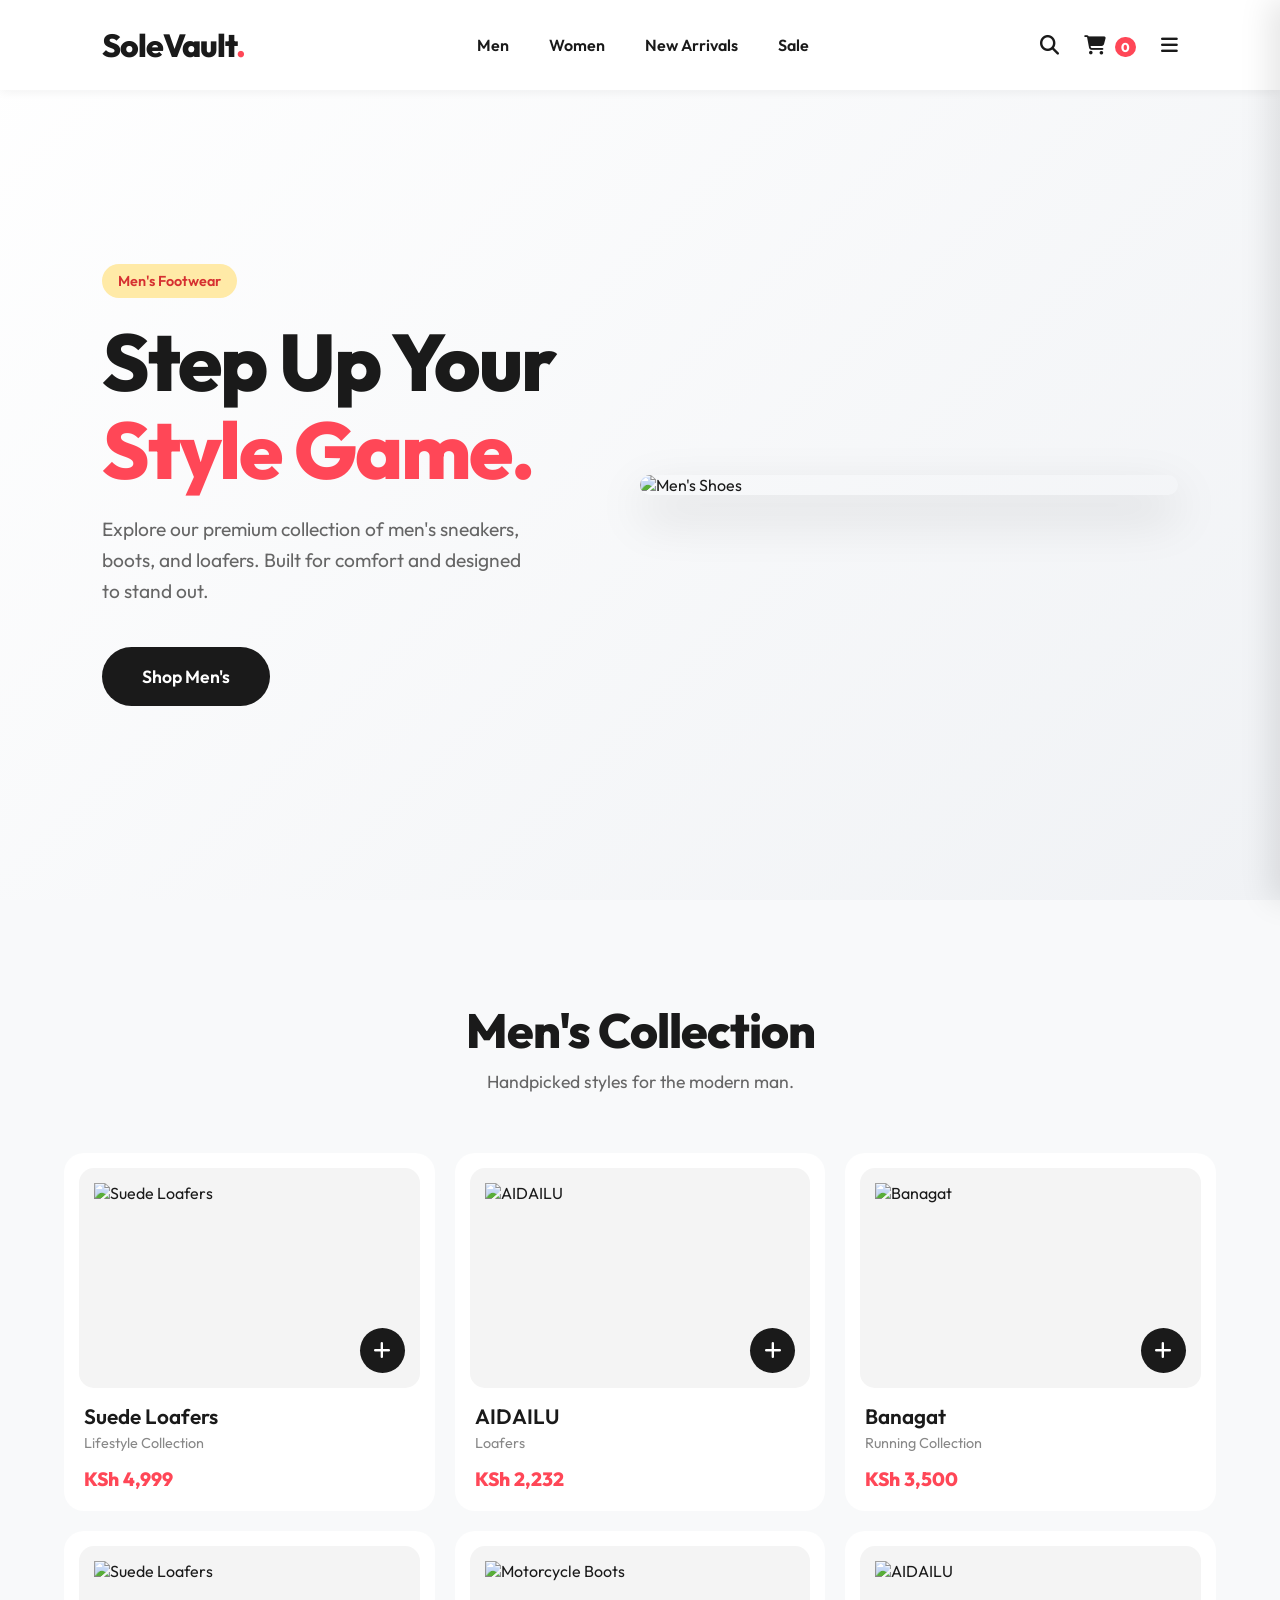
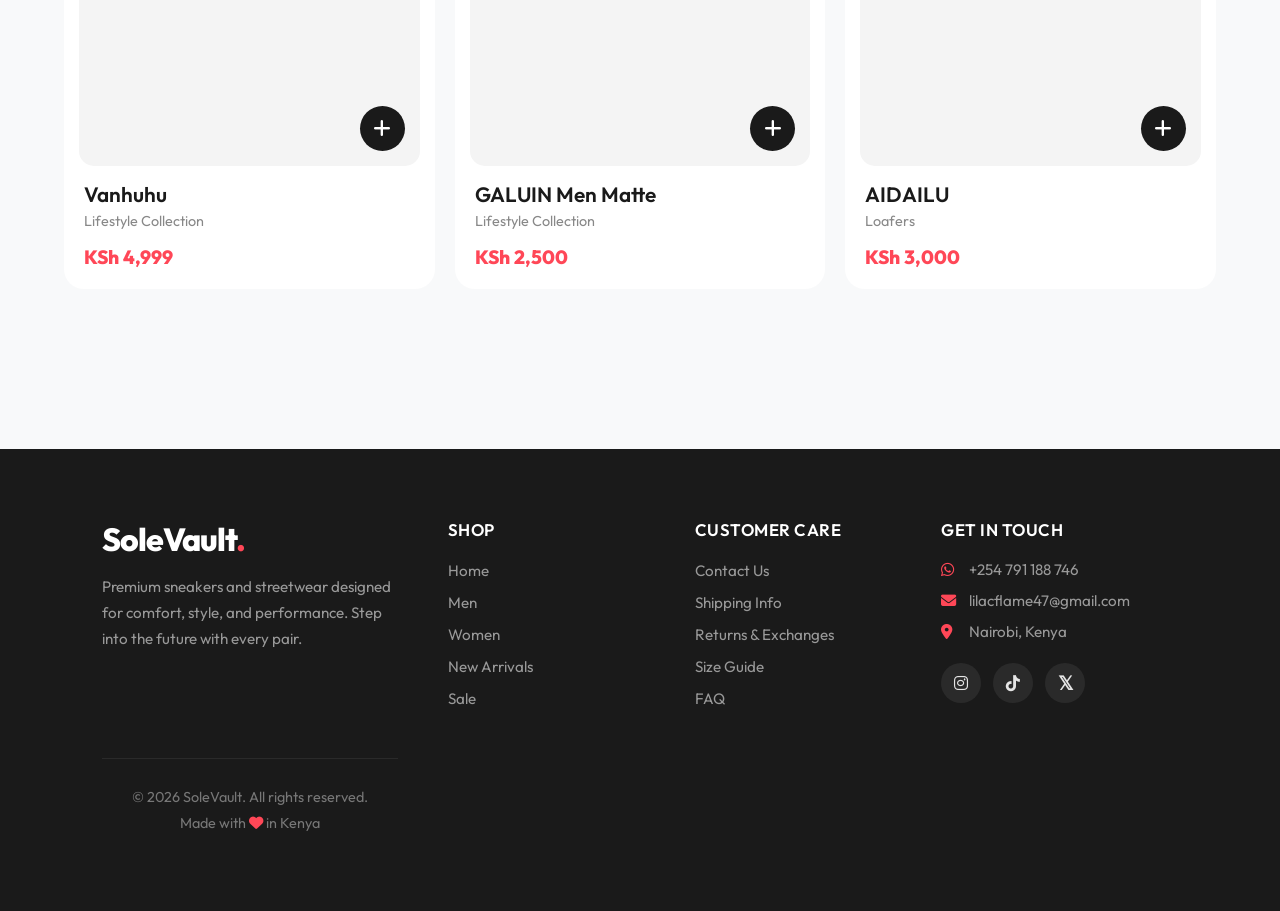
==== men.html @ d218647d "first commit" ====
<!DOCTYPE html>
<html lang="en">
<head>
    <meta charset="UTF-8">
    <meta name="viewport" content="width=device-width, initial-scale=1.0">
    <title>Men's Collection | SoleVault</title>
    
    <link rel="preconnect" href="https://fonts.googleapis.com">
    <link rel="preconnect" href="https://fonts.gstatic.com" crossorigin>
    <link href="https://fonts.googleapis.com/css2?family=Outfit:wght@300;400;600;800&display=swap" rel="stylesheet">
    <link rel="stylesheet" href="https://cdnjs.cloudflare.com/ajax/libs/font-awesome/6.4.0/css/all.min.css">
    <link rel="stylesheet" href="style.css">
</head>
<body>

    <!-- Navigation -->
        <nav>
        <a href="index.html" class="logo" style="text-decoration: none; color: inherit;">SoleVault<span>.</span></a>
        
        <ul class="nav-links" id="navLinks">
            <li><a href="men.html">Men</a></li>
            <li><a href="women.html">Women</a></li>
            <li><a href="new.html">New Arrivals</a></li>
            <li><a href="sale.html">Sale</a></li>
        </ul>

        <div class="nav-icons">
            <a href="javascript:void(0)" onclick="toggleSearch(event)"><i class="fa-solid fa-magnifying-glass"></i></a>
            <a href="javascript:void(0)" onclick="toggleCart(event)"><i class="fa-solid fa-cart-shopping"></i> <span id="cart-count">0</span></a>
            <!-- Hamburger Menu Icon (Only shows on mobile) -->
            <a href="javascript:void(0)" class="menu-toggle" onclick="toggleMenu()"><i class="fa-solid fa-bars"></i></a>
        </div>
    </nav>

    <!-- Hero Section -->
    <header class="hero">
        <div class="hero-text">
            <span class="badge">Men's Footwear</span>
            <h1>Step Up Your <br><span class="highlight">Style Game.</span></h1>
            <p>Explore our premium collection of men's sneakers, boots, and loafers. Built for comfort and designed to stand out.</p>
            <a href="#shop" class="btn">Shop Men's</a>
        </div>
        <div class="hero-image">
            <!-- Changed the hero image to a men's shoe -->
            <img src="https://ke.jumia.is/unsafe/fit-in/680x680/filters:fill(white)/product/59/809765/1.jpg?5436" alt="Men's Shoes">
        </div>
    </header>

    <!-- Product Grid -->
    <section id="shop" class="products-section">
        <div class="section-header">
            <h2>Men's Collection</h2>
            <p>Handpicked styles for the modern man.</p>
        </div>

        <div class="product-grid">
            
            <!-- Shoe 1 -->
            <div class="product-card">
                <div class="image-box">
                    <img src="https://ke.jumia.is/unsafe/fit-in/680x680/filters:fill(white)/product/57/4795823/1.jpg?5220" alt="Suede Loafers">
                    <button class="add-to-cart" onclick="addToCart('Suede Loafers', 4999)"><i class="fa-solid fa-plus"></i></button>
                </div>
                <div class="product-info">
                    <h3>Suede Loafers</h3>
                    <p>Lifestyle Collection</p>
                    <span class="price">KSh 4,999</span>
                </div>
            </div>

            <!-- Shoe 3 -->
            <div class="product-card">
                <div class="image-box">
                    <img src="https://ke.jumia.is/unsafe/fit-in/680x680/filters:fill(white)/product/59/809765/1.jpg?5436" alt="AIDAILU">
                    <button class="add-to-cart" onclick="addToCart('AIDAILU', 2232)"><i class="fa-solid fa-plus"></i></button>
                </div>
                <div class="product-info">
                    <h3>AIDAILU</h3>
                    <p>Loafers</p>
                    <span class="price">KSh 2,232</span>
                </div>
            </div>

            <!-- Shoe 5 -->
            <div class="product-card">
                <div class="image-box">
                    <img src="https://ke.jumia.is/unsafe/fit-in/500x500/filters:fill(white)/product/64/2206213/1.jpg?8373" alt="Banagat">
                    <button class="add-to-cart" onclick="addToCart('Banagat', 3500)"><i class="fa-solid fa-plus"></i></button>
                </div>
                <div class="product-info">
                    <h3>Banagat</h3>
                    <p>Running Collection</p>
                    <span class="price">KSh 3,500</span>
                </div>
            </div>

            <!-- Shoe 7 -->
            <div class="product-card">
                <div class="image-box">
                    <img src="https://ke.jumia.is/unsafe/fit-in/500x500/filters:fill(white)/product/42/1578023/1.jpg?2442" alt="Suede Loafers">
                    <button class="add-to-cart" onclick="addToCart('Suede Loafers', 4999)"><i class="fa-solid fa-plus"></i></button>
                </div>
                <div class="product-info">
                    <h3>Vanhuhu</h3>
                    <p>Lifestyle Collection</p>
                    <span class="price">KSh 4,999</span>
                </div>
            </div>

            <!-- Shoe 8 -->
            <div class="product-card">
                <div class="image-box">
                    <img src="https://ke.jumia.is/unsafe/fit-in/500x500/filters:fill(white)/product/37/9747823/1.jpg?2228" alt="Motorcycle Boots">
                    <button class="add-to-cart" onclick="addToCart('Motorcycle Boots', 2680)"><i class="fa-solid fa-plus"></i></button>
                </div>
                <div class="product-info">
                    <h3>GALUIN Men Matte</h3>
                    <p>Lifestyle Collection</p>
                    <span class="price">KSh 2,500</span>
                </div>
            </div>

            <!-- Shoe 9 -->
            <div class="product-card">
                <div class="image-box">
                    <img src="https://ke.jumia.is/unsafe/fit-in/500x500/filters:fill(white)/product/17/6987661/1.jpg?1948" alt="AIDAILU">
                    <button class="add-to-cart" onclick="addToCart('AIDAILU', 2232)"><i class="fa-solid fa-plus"></i></button>
                </div>
                <div class="product-info">
                    <h3>AIDAILU</h3>
                    <p>Loafers</p>
                    <span class="price">KSh 3,000</span>
                </div>
            </div>

        </div> <!-- END OF PRODUCT GRID -->
    </section>

    <!-- SLIDE-OUT SHOPPING CART -->
    <div class="cart-overlay" id="cartOverlay" onclick="toggleCart(event)"></div>
    
    <div class="cart-sidebar" id="cartSidebar">
        <div class="cart-header">
            <h2>Your Cart</h2>
            <button class="close-cart" onclick="toggleCart(event)"><i class="fa-solid fa-xmark"></i></button>
        </div>
        
        <div class="cart-items" id="cartItems">
            <p class="empty-msg">Your cart is empty. Start shopping!</p>
        </div>
        
        <div class="cart-footer">
            <div class="total-row">
                <span>Total:</span>
                <span id="cartTotal">KSh 0</span>
            </div>
            <button class="btn checkout-btn" onclick="checkout()">Checkout Now</button>
        </div>
    </div>
        <!-- FOOTER -->
    <footer>
        <div class="footer-grid">
            
            <div class="footer-brand">
                <h3>SoleVault<span>.</span></h3>
                <p>Premium sneakers and streetwear designed for comfort, style, and performance. Step into the future with every pair.</p>
            </div>

            <div class="footer-col">
                <h4>Shop</h4>
                <ul>
                    <li><a href="index.html">Home</a></li>
                    <li><a href="men.html">Men</a></li>
                    <li><a href="women.html">Women</a></li>
                    <li><a href="new.html">New Arrivals</a></li>
                    <li><a href="sale.html">Sale</a></li>
                </ul>
            </div>

            <div class="footer-col">
                <h4>Customer Care</h4>
                <ul>
                    <li><a href="#">Contact Us</a></li>
                    <li><a href="#">Shipping Info</a></li>
                    <li><a href="#">Returns & Exchanges</a></li>
                    <li><a href="#">Size Guide</a></li>
                    <li><a href="#">FAQ</a></li>
                </ul>
            </div>

            <div class="footer-col">
                <h4>Get In Touch</h4>
                                <ul class="footer-contact">
                    <li>
                        <i class="fa-brands fa-whatsapp"></i> 
                        <a href="https://wa.me/254791188746" target="_blank" style="color: inherit;">+254 791 188 746</a>
                    </li>
                    <li>
                        <i class="fa-solid fa-envelope"></i> 
                        <a href="mailto:lilacflame47@gmail.com" style="color: inherit;">lilacflame47@gmail.com</a>
                    </li>
                    <li><i class="fa-solid fa-location-dot"></i> Nairobi, Kenya</li>
                </ul>
                                <div class="footer-socials">
                    <!-- Update the hrefs with your actual profile links -->
                    <a href="https://instagram.com/xtentione__" target="_blank" aria-label="Instagram"><i class="fa-brands fa-instagram"></i></a>
                    <a href="https://tiktok.com/@xtentione" target="_blank" aria-label="TikTok"><i class="fa-brands fa-tiktok"></i></a>
                    
                    <!-- Fixed the X icon -->
                   <a href="https://x.com/heinxw" target="_blank" aria-label="X" style="color: #e5e5e5 !important; font-family: Arial, sans-serif; font-weight: bold; font-size: 1.2rem; display: flex; align-items: center; justify-content: center;">
    𝕏
</a>
                    
                </div>

        </div>

        <div class="footer-bottom">
            <p>&copy; <span id="year"></span> SoleVault. All rights reserved.</p>
            <p>Made with <i class="fa-solid fa-heart" style="color:#ff4757;"></i> in Kenya</p>
        </div>
    </footer>

    <script>
        document.getElementById('year').textContent = new Date().getFullYear();
    </script>

    <script src="script.js"></script>
</body>
</html>
---- style.css ----
/* --- BASE STYLES --- */
* {
    margin: 0;
    padding: 0;
    box-sizing: border-box;
    font-family: 'Outfit', sans-serif;
}

body {
    background-color: #f8f9fa;
    color: #1a1a1a;
    overflow-x: hidden;
}

a {
    text-decoration: none;
    color: inherit;
}

nav {
    display: flex;
    justify-content: space-between;
    align-items: center;
    padding: 25px 8%;
    position: fixed; 
    width: 100%;
    top: 0;
    z-index: 100;
    background: rgba(255, 255, 255, 0.95); 
    backdrop-filter: blur(10px); 
    box-shadow: 0 2px 10px rgba(0,0,0,0.05); 
    transition: all 0.3s ease;
}

.logo {
    font-size: 2rem;
    font-weight: 800;
    letter-spacing: -1px;
}

.logo span {
    color: #ff4757; 
}

.nav-links {
    list-style: none;
    display: flex;
    gap: 40px;
}

.nav-links a {
    font-weight: 600;
    transition: color 0.3s;
}

.nav-links a:hover {
    color: #ff4757;
}

.nav-icons {
    display: flex;
    gap: 25px;
    font-size: 1.2rem;
}

.nav-icons a:hover {
    color: #ff4757;
}

/* --- HERO SECTION --- */
.hero {
    display: flex;
    align-items: center;
    justify-content: space-between;
    padding: 150px 8% 80px; 
    background: linear-gradient(135deg, #ffffff 0%, #f0f2f5 100%);
    min-height: 100vh;
}

.hero-text {
    width: 50%;
}

.badge {
    background: #ffeaa7;
    color: #d63031;
    padding: 8px 16px;
    border-radius: 30px;
    font-size: 0.9rem;
    font-weight: 600;
    display: inline-block;
    margin-bottom: 20px;
}

.hero-text h1 {
    font-size: 5rem;
    font-weight: 800;
    line-height: 1.1;
    letter-spacing: -2px;
    margin-bottom: 20px;
}

.highlight {
    color: #ff4757;
}

.hero-text p {
    font-size: 1.2rem;
    color: #666;
    line-height: 1.6;
    margin-bottom: 40px;
    max-width: 80%;
}

.btn {
    display: inline-block;
    background: #1a1a1a;
    color: white;
    padding: 18px 40px;
    border-radius: 50px;
    font-size: 1.1rem;
    font-weight: 600;
    transition: transform 0.3s, background 0.3s;
}

.btn:hover {
    background: #ff4757;
    transform: translateY(-3px);
}

/* --- HERO IMAGE --- */
.hero-image {
    width: 50%;
    display: flex;
    justify-content: center;
}

.hero-image img {
    width: 100%;
    max-width: 600px;
    border-radius: 30px;
    box-shadow: 0 20px 50px rgba(0,0,0,0.15);
    animation: float 5s ease-in-out infinite;
}

@keyframes float {
    0% { transform: translateY(0) rotate(0deg); }
    50% { transform: translateY(-20px) rotate(-2deg); }
    100% { transform: translateY(0) rotate(0deg); }
}

/* --- PRODUCTS SECTION --- */
.products-section {
    padding: 100px 5%; 
}

.section-header {
    text-align: center;
    margin-bottom: 60px;
}

.section-header h2 {
    font-size: 3rem;
    font-weight: 800;
    letter-spacing: -1px;
}

.section-header p {
    color: #666;
    font-size: 1.1rem;
    margin-top: 10px;
}

/* --- PRODUCT GRID (EXACTLY 3 COLUMNS) --- */
.product-grid {
    display: grid;
    grid-template-columns: repeat(3, 1fr); 
    gap: 20px; 
    max-width: 1200px;
    margin: 0 auto;
}

.product-card {
    background: white;
    border-radius: 20px;
    padding: 15px; 
    transition: transform 0.3s, box-shadow 0.3s;
    cursor: pointer;
    display: flex; 
    flex-direction: column;
}

.product-card:hover {
    transform: translateY(-10px);
    box-shadow: 0 20px 40px rgba(0,0,0,0.08);
}

.image-box {
    position: relative;
    background: #f4f4f4;
    border-radius: 15px;
    height: 220px; 
    display: flex;
    align-items: center;
    justify-content: center;
    overflow: hidden;
    width: 100%;
}

.image-box img {
    width: 100%;
    height: 100%;
    object-fit: contain; 
    padding: 15px; 
    transition: transform 0.4s ease;
}

.product-card:hover .image-box img {
    transform: scale(1.1);
}

.add-to-cart {
    position: absolute;
    bottom: 15px;
    right: 15px;
    background: #1a1a1a;
    color: white;
    border: none;
    width: 45px;
    height: 45px;
    border-radius: 50%;
    font-size: 1.2rem;
    cursor: pointer;
    transition: background 0.3s, transform 0.3s;
    display: flex;
    align-items: center;
    justify-content: center;
    z-index: 10;
}

.add-to-cart:hover {
    background: #ff4757;
    transform: scale(1.1);
}

.product-info {
    padding: 15px 5px 5px;
}

.product-info h3 {
    font-size: 1.3rem;
    font-weight: 600;
    margin-bottom: 5px;
}

.product-info p {
    color: #888;
    font-size: 0.9rem;
    margin-bottom: 15px;
}

.price {
    font-size: 1.2rem;
    font-weight: 800;
    color: #ff4757;
}

/* --- SHOPPING CART STYLES --- */
.cart-overlay {
    position: fixed;
    top: 0;
    left: 0;
    width: 100%;
    height: 100%;
    background: rgba(0,0,0,0.5);
    opacity: 0;
    visibility: hidden;
    transition: all 0.3s;
    z-index: 1000;
}

.cart-overlay.active {
    opacity: 1;
    visibility: visible;
}

.cart-sidebar {
    position: fixed;
    top: 0;
    right: -400px; 
    width: 100%;
    max-width: 400px;
    height: 100vh;
    background: white;
    box-shadow: -10px 0 30px rgba(0,0,0,0.1);
    z-index: 1001;
    display: flex;
    flex-direction: column;
    transition: right 0.4s ease;
}

.cart-sidebar.active {
    right: 0; 
}

.cart-header {
    display: flex;
    justify-content: space-between;
    align-items: center;
    padding: 25px;
    border-bottom: 1px solid #eee;
}

.cart-header h2 {
    font-size: 1.5rem;
    font-weight: 800;
}

.close-cart {
    background: none;
    border: none;
    font-size: 1.5rem;
    cursor: pointer;
    color: #666;
}

.cart-items {
    flex: 1;
    overflow-y: auto;
    padding: 25px;
}

.empty-msg {
    color: #888;
    text-align: center;
    margin-top: 50px;
}

.cart-item {
    display: flex;
    justify-content: space-between;
    align-items: center;
    margin-bottom: 20px;
    padding-bottom: 20px;
    border-bottom: 1px solid #eee;
}

.cart-item-info h4 {
    font-size: 1rem;
    font-weight: 600;
    margin-bottom: 5px;
}

.cart-item-info span {
    color: #ff4757;
    font-weight: 700;
}

.remove-item {
    background: none;
    border: none;
    color: #aaa;
    cursor: pointer;
    font-size: 1.2rem;
    transition: color 0.3s;
}

.remove-item:hover {
    color: #ff4757;
}

.cart-footer {
    padding: 25px;
    border-top: 1px solid #eee;
    background: #fafafa;
}

.total-row {
    display: flex;
    justify-content: space-between;
    font-size: 1.3rem;
    font-weight: 800;
    margin-bottom: 20px;
}

.checkout-btn {
    width: 100%;
    background: #1a1a1a;
    color: white;
    border: none;
    padding: 18px;
    border-radius: 50px;
    font-size: 1.1rem;
    font-weight: 600;
    cursor: pointer;
    transition: background 0.3s;
}

.checkout-btn:hover {
    background: #ff4757;
}

#cart-count {
    background: #ff4757;
    color: white;
    font-size: 0.8rem;
    padding: 2px 6px;
    border-radius: 10px;
    margin-left: 5px;
    font-weight: 800;
}

/* --- MOBILE RESPONSIVE --- */
@media (max-width: 900px) {
    .hero {
        flex-direction: column;
        text-align: center;
        padding-top: 120px;
    }
    .hero-text, .hero-image {
        width: 100%;
    }
    .hero-text h1 {
        font-size: 3.5rem;
    }
    .hero-text p {
        margin: 0 auto 30px auto;
    }
    .nav-links {
        display: none;
    }

    .product-grid {
        grid-template-columns: repeat(2, 1fr);
    }
}

@media (max-width: 600px) {
    .product-grid {
        grid-template-columns: 1fr;
    }
}

/* --- ACTIVE NAVIGATION LINK --- */
.nav-links a.active {
    color: #ff4757;
    position: relative;
}

.nav-links a.active::after {
    content: '';
    position: absolute;
    bottom: -8px; 
    left: 0;
    width: 100%;
    height: 3px;
    background-color: #ff4757;
    border-radius: 3px;
    animation: fadeIn 0.3s ease;
}

/* --- SMOOTH PAGE TRANSITION --- */
body {
    animation: pageFadeIn 0.6s ease-in-out; 
}

@keyframes pageFadeIn {
    from {
        opacity: 0;
        transform: translateX(20px); 
    }
    to {
        opacity: 1;
        transform: translateX(0);
    }
}

/* --- FOOTER --- */
footer {
    background: #1a1a1a;
    color: #e5e5e5;
    padding: 70px 8% 0;
    margin-top: 60px;
}

.footer-grid {
    display: grid;
    grid-template-columns: 1.5fr 1fr 1fr 1.2fr;
    gap: 50px;
    max-width: 1200px;
    margin: 0 auto;
    padding-bottom: 50px;
}

.footer-brand h3 {
    font-size: 2rem;
    font-weight: 800;
    letter-spacing: -1px;
    margin-bottom: 15px;
    color: #fff;
}

.footer-brand h3 span {
    color: #ff4757;
}

.footer-brand p {
    color: #999;
    line-height: 1.7;
    font-size: 0.95rem;
    max-width: 300px;
}

.footer-col h4 {
    font-size: 1.05rem;
    font-weight: 600;
    color: #fff;
    margin-bottom: 20px;
    letter-spacing: 0.5px;
    text-transform: uppercase;
}

.footer-col ul {
    list-style: none;
    display: flex;
    flex-direction: column;
    gap: 12px;
}

.footer-col ul li a {
    color: #999;
    font-size: 0.95rem;
    transition: color 0.3s, padding-left 0.3s;
}

.footer-col ul li a:hover {
    color: #ff4757;
    padding-left: 5px;
}

.footer-contact li {
    display: flex;
    align-items: center;
    gap: 10px;
    color: #999;
    font-size: 0.95rem;
}

.footer-contact li i {
    color: #ff4757;
    width: 18px;
}

.footer-socials {
    display: flex;
    gap: 12px;
    margin-top: 22px;
}

.footer-socials a {
    width: 40px;
    height: 40px;
    border-radius: 50%;
    background: #2a2a2a;
    display: flex;
    align-items: center;
    justify-content: center;
    color: #e5e5e5;
    font-size: 1rem;
    transition: background 0.3s, transform 0.3s;
}

.footer-socials a:hover {
    background: #ff4757;
    transform: translateY(-3px);
}

/* --- FIXED FOOTER BOTTOM (CENTERED) --- */
.footer-bottom {
    border-top: 1px solid #2a2a2a;
    padding: 25px 0;
    color: #777;
    font-size: 0.9rem;
    display: flex;
    flex-direction: column;
    align-items: center;
    justify-content: center;
    width: 100%;
    text-align: center;
}

.footer-bottom p {
    margin: 4px 0;
}

/* Footer responsive */
@media (max-width: 900px) {
    .footer-grid {
        grid-template-columns: 1fr 1fr;
        gap: 40px;
    }
}

@media (max-width: 600px) {
    .footer-grid {
        grid-template-columns: 1fr;
        gap: 35px;
    }
    .footer-brand p {
        max-width: 100%;
    }
}

/* --- SEARCH BAR --- */
.search-bar-container {
    position: fixed;
    top: 80px; 
    left: 0;
    width: 100%;
    background: white;
    padding: 0 8%;
    height: 0;
    overflow: hidden; 
    transition: height 0.3s ease, box-shadow 0.3s ease;
    z-index: 99;
    display: flex;
    align-items: center;
    justify-content: center;
    box-shadow: 0 0 0 rgba(0,0,0,0); 
}

.search-bar-container.active {
    height: 80px; 
    box-shadow: 0 10px 20px rgba(0,0,0,0.08); 
}

.search-inner {
    display: flex;
    align-items: center;
    width: 100%;
    max-width: 800px;
    background: #f4f4f4;
    padding: 15px 25px;
    border-radius: 50px;
    gap: 15px;
}

.search-inner i {
    color: #888;
    font-size: 1.2rem;
}

.search-inner input {
    flex: 1;
    border: none;
    background: transparent;
    font-size: 1.1rem;
    font-family: 'Outfit', sans-serif;
    outline: none;
    color: #1a1a1a;
}

.close-search {
    background: none;
    border: none;
    font-size: 1.4rem;
    color: #aaa;
    cursor: pointer;
    transition: color 0.3s;
    display: flex;
    align-items: center;
    justify-content: center;
}

.close-search:hover {
    color: #ff4757;
}

/* Responsive fix for search bar */
@media (max-width: 900px) {
    .search-bar-container.active {
        height: 70px; 
    }
    .search-inner {
        padding: 12px 20px;
    }
}
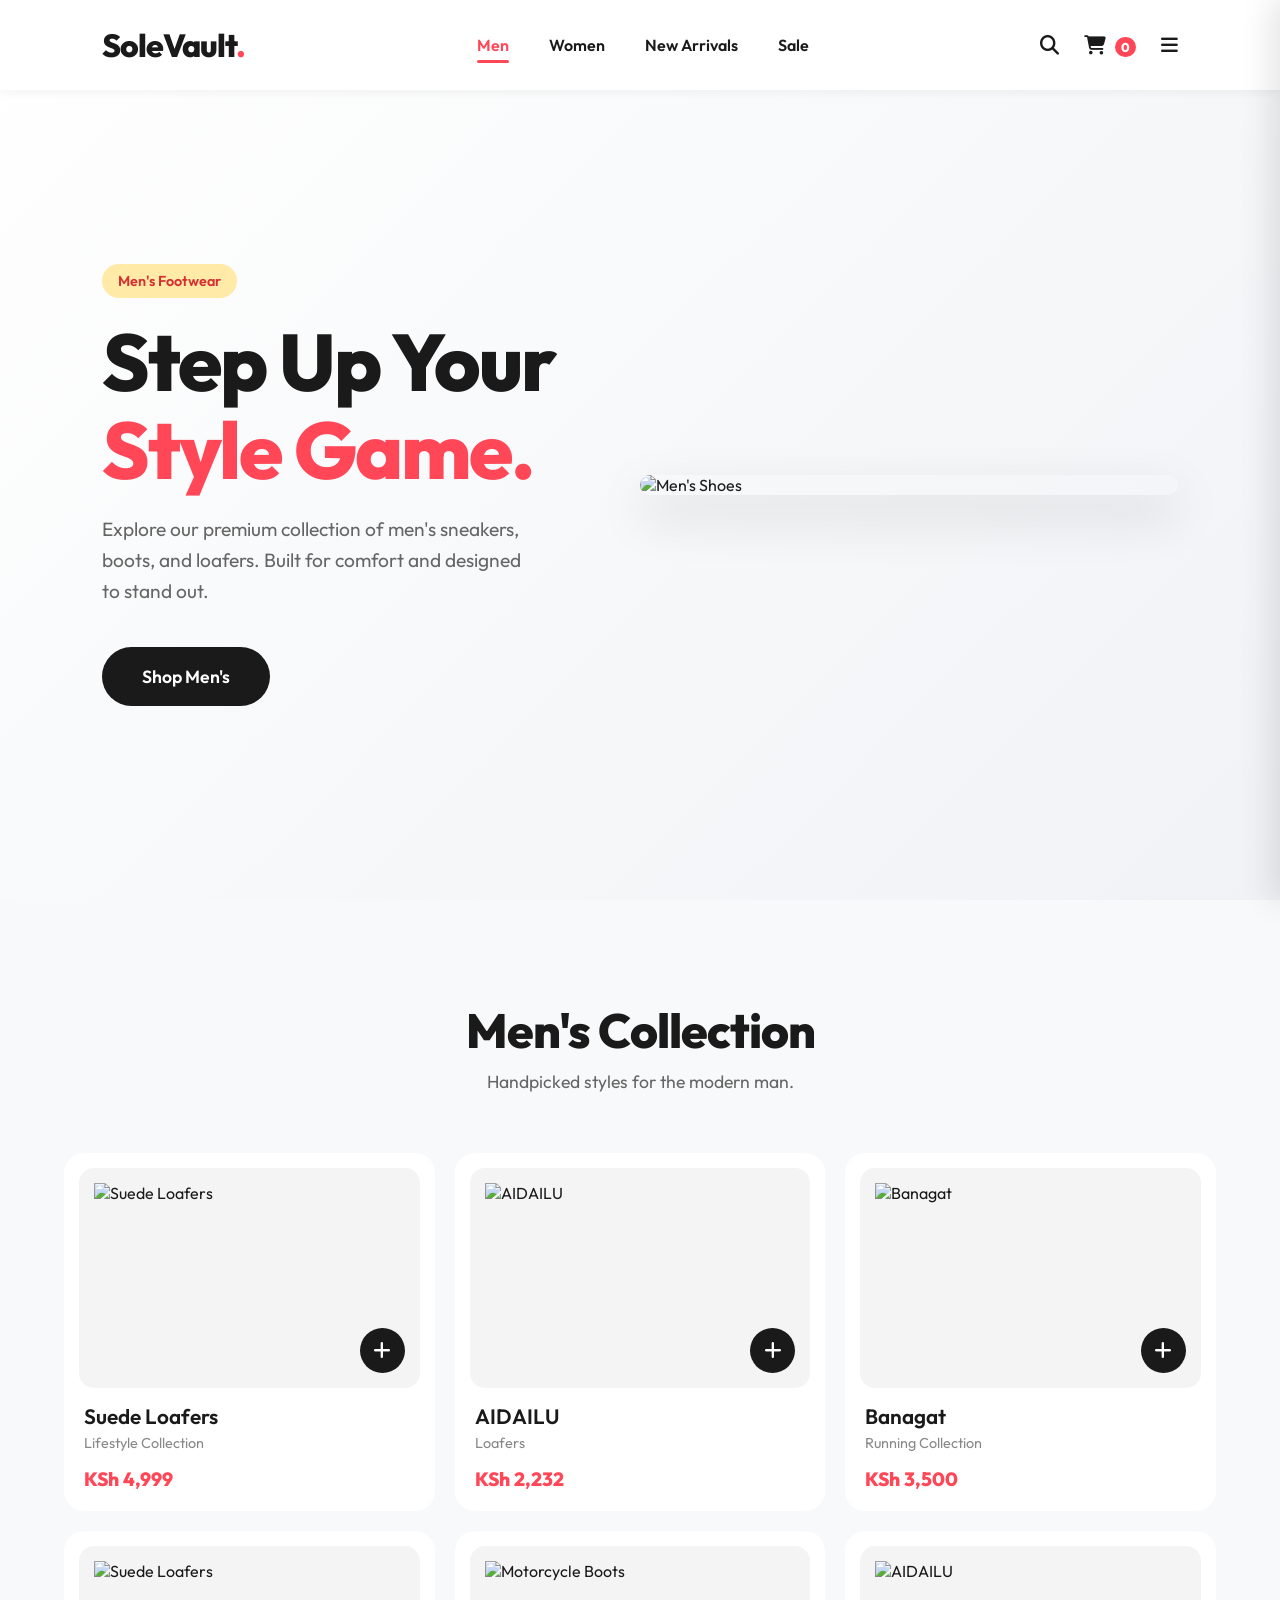
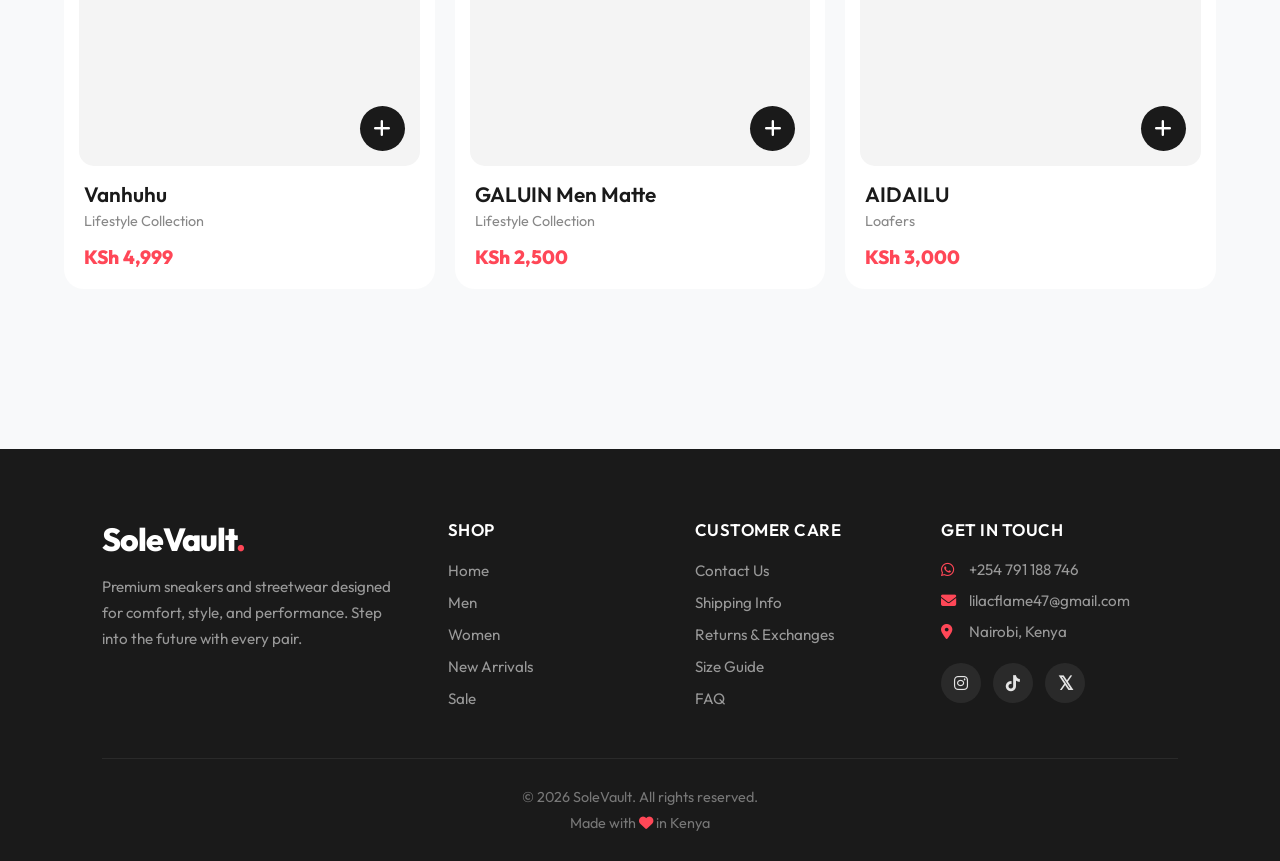
==== commit 8aa5efd1: "ndula updated files" ====
--- a/men.html
+++ b/men.html
@@ -14,11 +14,11 @@
 <body>
 
     <!-- Navigation -->
-        <nav>
+    <nav>
         <a href="index.html" class="logo" style="text-decoration: none; color: inherit;">SoleVault<span>.</span></a>
         
         <ul class="nav-links" id="navLinks">
-            <li><a href="men.html">Men</a></li>
+            <li><a href="men.html" class="active">Men</a></li>
             <li><a href="women.html">Women</a></li>
             <li><a href="new.html">New Arrivals</a></li>
             <li><a href="sale.html">Sale</a></li>
@@ -27,7 +27,7 @@
         <div class="nav-icons">
             <a href="javascript:void(0)" onclick="toggleSearch(event)"><i class="fa-solid fa-magnifying-glass"></i></a>
             <a href="javascript:void(0)" onclick="toggleCart(event)"><i class="fa-solid fa-cart-shopping"></i> <span id="cart-count">0</span></a>
-            <!-- Hamburger Menu Icon (Only shows on mobile) -->
+            <!-- Hamburger Menu Icon -->
             <a href="javascript:void(0)" class="menu-toggle" onclick="toggleMenu()"><i class="fa-solid fa-bars"></i></a>
         </div>
     </nav>
@@ -41,7 +41,6 @@
             <a href="#shop" class="btn">Shop Men's</a>
         </div>
         <div class="hero-image">
-            <!-- Changed the hero image to a men's shoe -->
             <img src="https://ke.jumia.is/unsafe/fit-in/680x680/filters:fill(white)/product/59/809765/1.jpg?5436" alt="Men's Shoes">
         </div>
     </header>
@@ -68,7 +67,7 @@
                 </div>
             </div>
 
-            <!-- Shoe 3 -->
+            <!-- Shoe 2 -->
             <div class="product-card">
                 <div class="image-box">
                     <img src="https://ke.jumia.is/unsafe/fit-in/680x680/filters:fill(white)/product/59/809765/1.jpg?5436" alt="AIDAILU">
@@ -81,7 +80,7 @@
                 </div>
             </div>
 
-            <!-- Shoe 5 -->
+            <!-- Shoe 3 -->
             <div class="product-card">
                 <div class="image-box">
                     <img src="https://ke.jumia.is/unsafe/fit-in/500x500/filters:fill(white)/product/64/2206213/1.jpg?8373" alt="Banagat">
@@ -94,7 +93,7 @@
                 </div>
             </div>
 
-            <!-- Shoe 7 -->
+            <!-- Shoe 4 -->
             <div class="product-card">
                 <div class="image-box">
                     <img src="https://ke.jumia.is/unsafe/fit-in/500x500/filters:fill(white)/product/42/1578023/1.jpg?2442" alt="Suede Loafers">
@@ -107,11 +106,11 @@
                 </div>
             </div>
 
-            <!-- Shoe 8 -->
+            <!-- Shoe 5 -->
             <div class="product-card">
                 <div class="image-box">
                     <img src="https://ke.jumia.is/unsafe/fit-in/500x500/filters:fill(white)/product/37/9747823/1.jpg?2228" alt="Motorcycle Boots">
-                    <button class="add-to-cart" onclick="addToCart('Motorcycle Boots', 2680)"><i class="fa-solid fa-plus"></i></button>
+                    <button class="add-to-cart" onclick="addToCart('Motorcycle Boots', 2500)"><i class="fa-solid fa-plus"></i></button>
                 </div>
                 <div class="product-info">
                     <h3>GALUIN Men Matte</h3>
@@ -120,11 +119,11 @@
                 </div>
             </div>
 
-            <!-- Shoe 9 -->
+            <!-- Shoe 6 -->
             <div class="product-card">
                 <div class="image-box">
                     <img src="https://ke.jumia.is/unsafe/fit-in/500x500/filters:fill(white)/product/17/6987661/1.jpg?1948" alt="AIDAILU">
-                    <button class="add-to-cart" onclick="addToCart('AIDAILU', 2232)"><i class="fa-solid fa-plus"></i></button>
+                    <button class="add-to-cart" onclick="addToCart('AIDAILU', 3000)"><i class="fa-solid fa-plus"></i></button>
                 </div>
                 <div class="product-info">
                     <h3>AIDAILU</h3>
@@ -133,7 +132,7 @@
                 </div>
             </div>
 
-        </div> <!-- END OF PRODUCT GRID -->
+        </div>
     </section>
 
     <!-- SLIDE-OUT SHOPPING CART -->
@@ -157,7 +156,8 @@
             <button class="btn checkout-btn" onclick="checkout()">Checkout Now</button>
         </div>
     </div>
-        <!-- FOOTER -->
+
+    <!-- FOOTER -->
     <footer>
         <div class="footer-grid">
             
@@ -190,7 +190,7 @@
 
             <div class="footer-col">
                 <h4>Get In Touch</h4>
-                                <ul class="footer-contact">
+                <ul class="footer-contact">
                     <li>
                         <i class="fa-brands fa-whatsapp"></i> 
                         <a href="https://wa.me/254791188746" target="_blank" style="color: inherit;">+254 791 188 746</a>
@@ -201,19 +201,15 @@
                     </li>
                     <li><i class="fa-solid fa-location-dot"></i> Nairobi, Kenya</li>
                 </ul>
-                                <div class="footer-socials">
-                    <!-- Update the hrefs with your actual profile links -->
+                
+                <div class="footer-socials">
                     <a href="https://instagram.com/xtentione__" target="_blank" aria-label="Instagram"><i class="fa-brands fa-instagram"></i></a>
                     <a href="https://tiktok.com/@xtentione" target="_blank" aria-label="TikTok"><i class="fa-brands fa-tiktok"></i></a>
-                    
-                    <!-- Fixed the X icon -->
-                   <a href="https://x.com/heinxw" target="_blank" aria-label="X" style="color: #e5e5e5 !important; font-family: Arial, sans-serif; font-weight: bold; font-size: 1.2rem; display: flex; align-items: center; justify-content: center;">
-    𝕏
-</a>
-                    
-                </div>
-
-        </div>
+                    <a href="https://x.com/heinxw" target="_blank" aria-label="X" style="color: #e5e5e5 !important; font-family: Arial, sans-serif; font-weight: bold; font-size: 1.2rem; display: flex; align-items: center; justify-content: center;">𝕏</a>
+                </div>
+            </div>
+
+        </div> <!-- END OF FOOTER GRID -->
 
         <div class="footer-bottom">
             <p>&copy; <span id="year"></span> SoleVault. All rights reserved.</p>
@@ -224,7 +220,6 @@
     <script>
         document.getElementById('year').textContent = new Date().getFullYear();
     </script>
-
     <script src="script.js"></script>
 </body>
 </html>
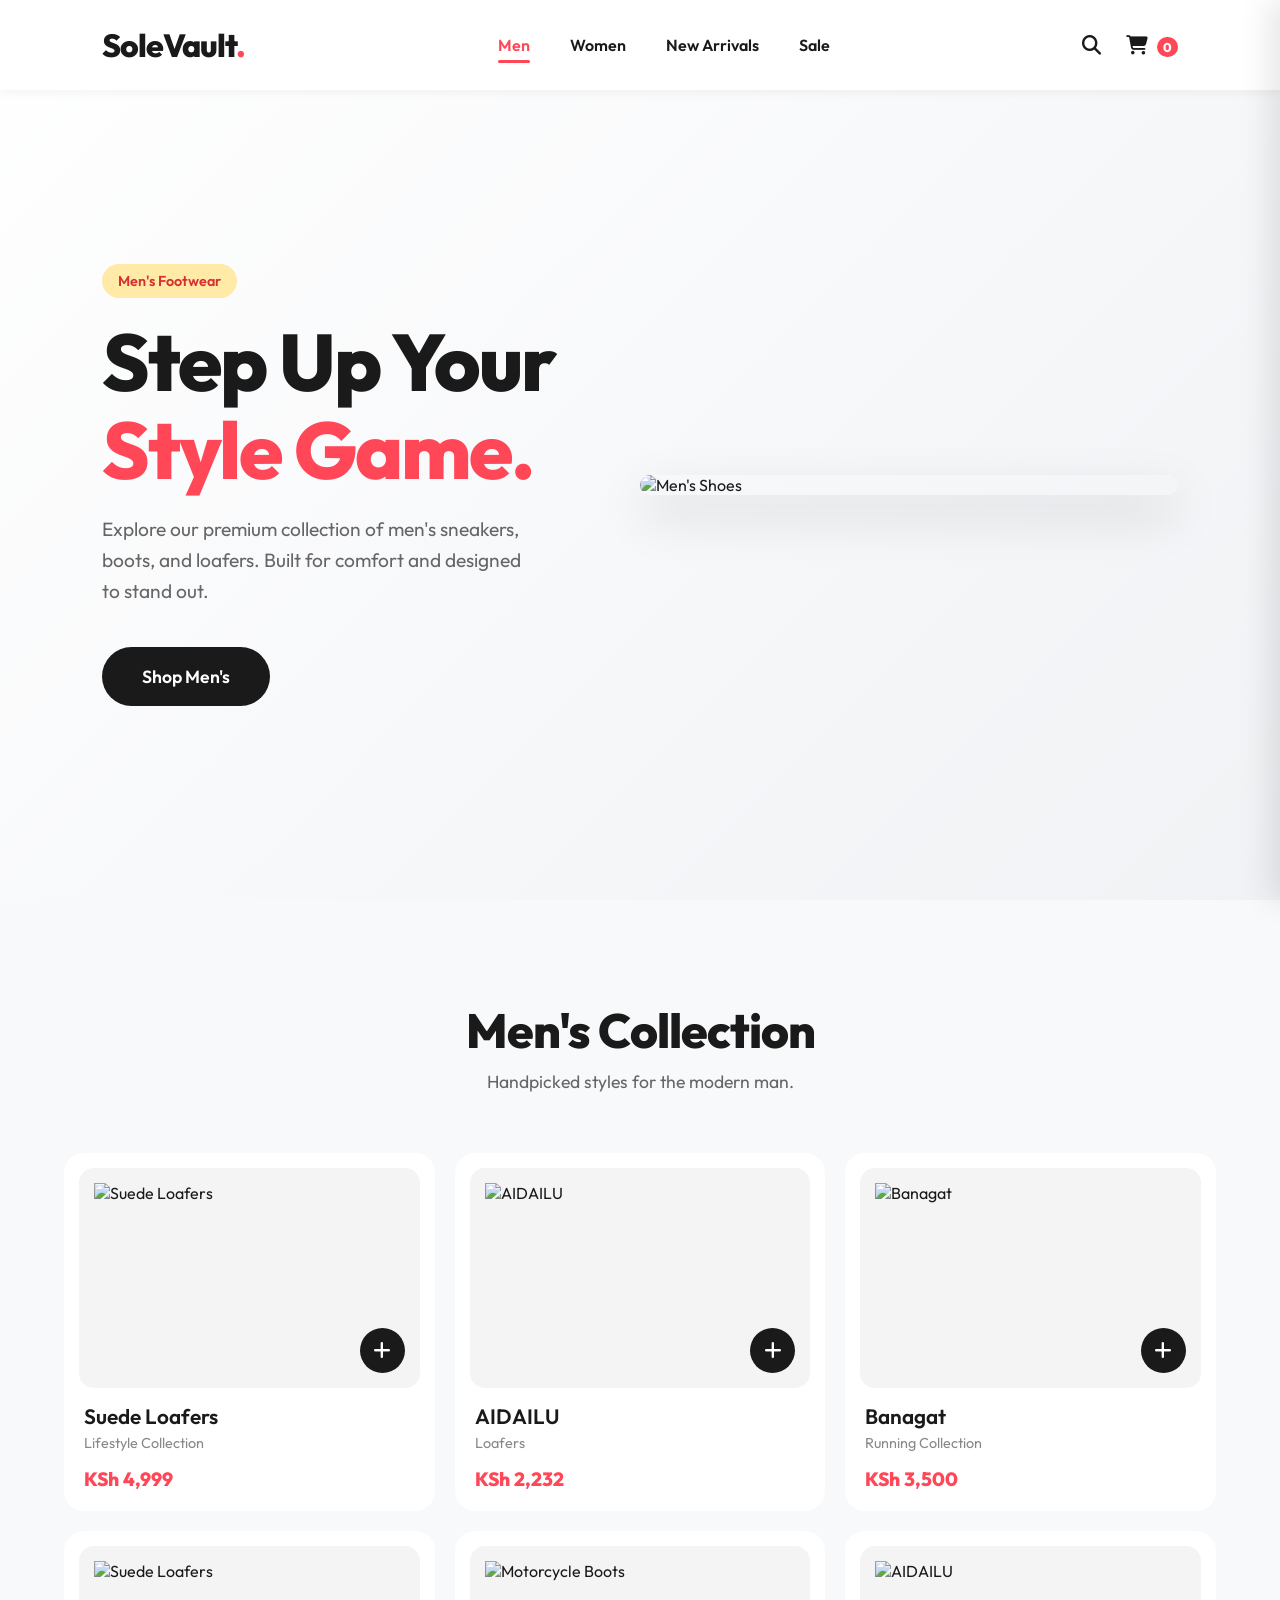
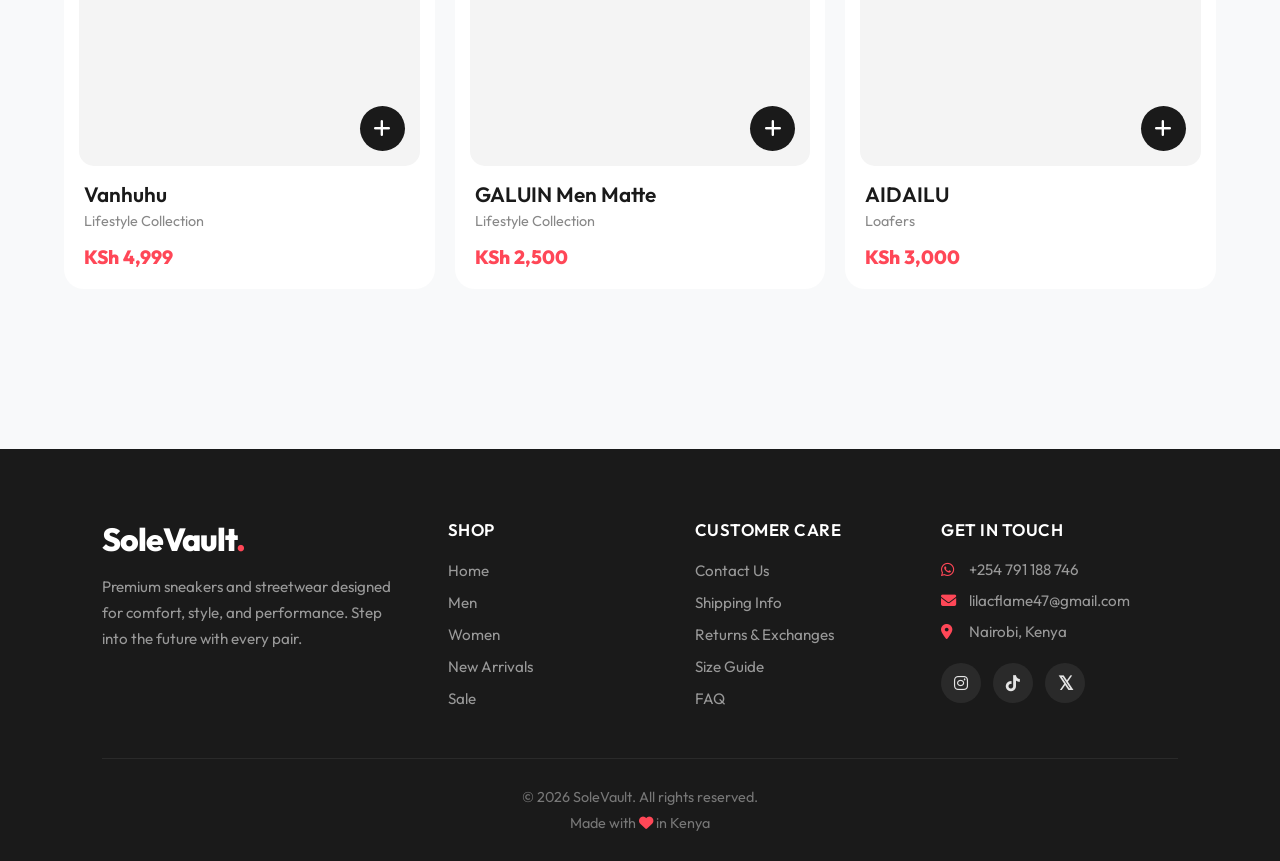
==== commit 9a49c930: "updated version" ====
--- a/men.html
+++ b/men.html
@@ -31,6 +31,15 @@
             <a href="javascript:void(0)" class="menu-toggle" onclick="toggleMenu()"><i class="fa-solid fa-bars"></i></a>
         </div>
     </nav>
+
+    <!-- SEARCH BAR -->
+    <div class="search-bar-container" id="searchBar">
+        <div class="search-inner">
+            <i class="fa-solid fa-magnifying-glass"></i>
+            <input type="text" id="searchInput" placeholder="Search for shoes (e.g. Suede, Boots, Loafers)..." oninput="filterProducts()">
+            <button class="close-search" onclick="toggleSearch(event)"><i class="fa-solid fa-xmark"></i></button>
+        </div>
+    </div>
 
     <!-- Hero Section -->
     <header class="hero">
--- a/style.css
+++ b/style.css
@@ -65,6 +65,11 @@
 
 .nav-icons a:hover {
     color: #ff4757;
+}
+
+/* Hide hamburger on desktop */
+.menu-toggle {
+    display: none;
 }
 
 /* --- HERO SECTION --- */
@@ -410,37 +415,6 @@
     font-weight: 800;
 }
 
-/* --- MOBILE RESPONSIVE --- */
-@media (max-width: 900px) {
-    .hero {
-        flex-direction: column;
-        text-align: center;
-        padding-top: 120px;
-    }
-    .hero-text, .hero-image {
-        width: 100%;
-    }
-    .hero-text h1 {
-        font-size: 3.5rem;
-    }
-    .hero-text p {
-        margin: 0 auto 30px auto;
-    }
-    .nav-links {
-        display: none;
-    }
-
-    .product-grid {
-        grid-template-columns: repeat(2, 1fr);
-    }
-}
-
-@media (max-width: 600px) {
-    .product-grid {
-        grid-template-columns: 1fr;
-    }
-}
-
 /* --- ACTIVE NAVIGATION LINK --- */
 .nav-links a.active {
     color: #ff4757;
@@ -591,24 +565,6 @@
 
 .footer-bottom p {
     margin: 4px 0;
-}
-
-/* Footer responsive */
-@media (max-width: 900px) {
-    .footer-grid {
-        grid-template-columns: 1fr 1fr;
-        gap: 40px;
-    }
-}
-
-@media (max-width: 600px) {
-    .footer-grid {
-        grid-template-columns: 1fr;
-        gap: 35px;
-    }
-    .footer-brand p {
-        max-width: 100%;
-    }
 }
 
 /* --- SEARCH BAR --- */
@@ -676,12 +632,124 @@
     color: #ff4757;
 }
 
-/* Responsive fix for search bar */
+/* --- MOBILE RESPONSIVE --- */
 @media (max-width: 900px) {
+    /* Show hamburger icon */
+    .menu-toggle {
+        display: block;
+    }
+
+    /* Mobile Dropdown Menu */
+    .nav-links {
+        position: absolute;
+        top: 100%;
+        left: 0;
+        width: 100%;
+        background: white;
+        flex-direction: column;
+        align-items: center;
+        padding: 0;
+        gap: 0;
+        box-shadow: 0 10px 20px rgba(0,0,0,0.1);
+        max-height: 0; /* Hidden by default */
+        overflow: hidden;
+        transition: max-height 0.4s ease-in-out;
+    }
+
+    /* When JS adds 'active' class */
+    .nav-links.active {
+        max-height: 300px; 
+    }
+
+    .nav-links li {
+        width: 100%;
+        text-align: center;
+    }
+
+    .nav-links a {
+        display: block;
+        padding: 18px 0;
+        border-bottom: 1px solid #f4f4f4;
+        width: 100%;
+    }
+
+    /* Hide the underline on mobile */
+    .nav-links a.active::after {
+        display: none;
+    }
+
+    .hero {
+        flex-direction: column;
+        text-align: center;
+        padding-top: 120px;
+    }
+    .hero-text, .hero-image {
+        width: 100%;
+    }
+    .hero-text h1 {
+        font-size: 3.5rem;
+    }
+    .hero-text p {
+        margin: 0 auto 30px auto;
+    }
+
+    .product-grid {
+        grid-template-columns: repeat(2, 1fr);
+    }
+
+    .footer-grid {
+        grid-template-columns: 1fr 1fr;
+        gap: 40px;
+    }
+
     .search-bar-container.active {
         height: 70px; 
     }
     .search-inner {
         padding: 12px 20px;
     }
+}
+
+/* --- PHONE SPECIFIC TWEAKS (600px and below) --- */
+@media (max-width: 600px) {
+    .logo {
+        font-size: 1.5rem;
+    }
+
+    .nav-icons {
+        gap: 15px;
+        font-size: 1.1rem;
+    }
+
+    .hero-text h1 {
+        font-size: 2.8rem;
+    }
+    
+    .hero {
+        padding-top: 100px;
+    }
+
+    .product-grid {
+        grid-template-columns: 1fr;
+    }
+    
+    .products-section {
+        padding: 60px 5%;
+    }
+
+    .search-bar-container.active {
+        height: 60px;
+        padding: 0 4%;
+    }
+    .search-inner input {
+        font-size: 1rem;
+    }
+
+    .footer-grid {
+        grid-template-columns: 1fr;
+        gap: 35px;
+    }
+    .footer-brand p {
+        max-width: 100%;
+    }
 }
